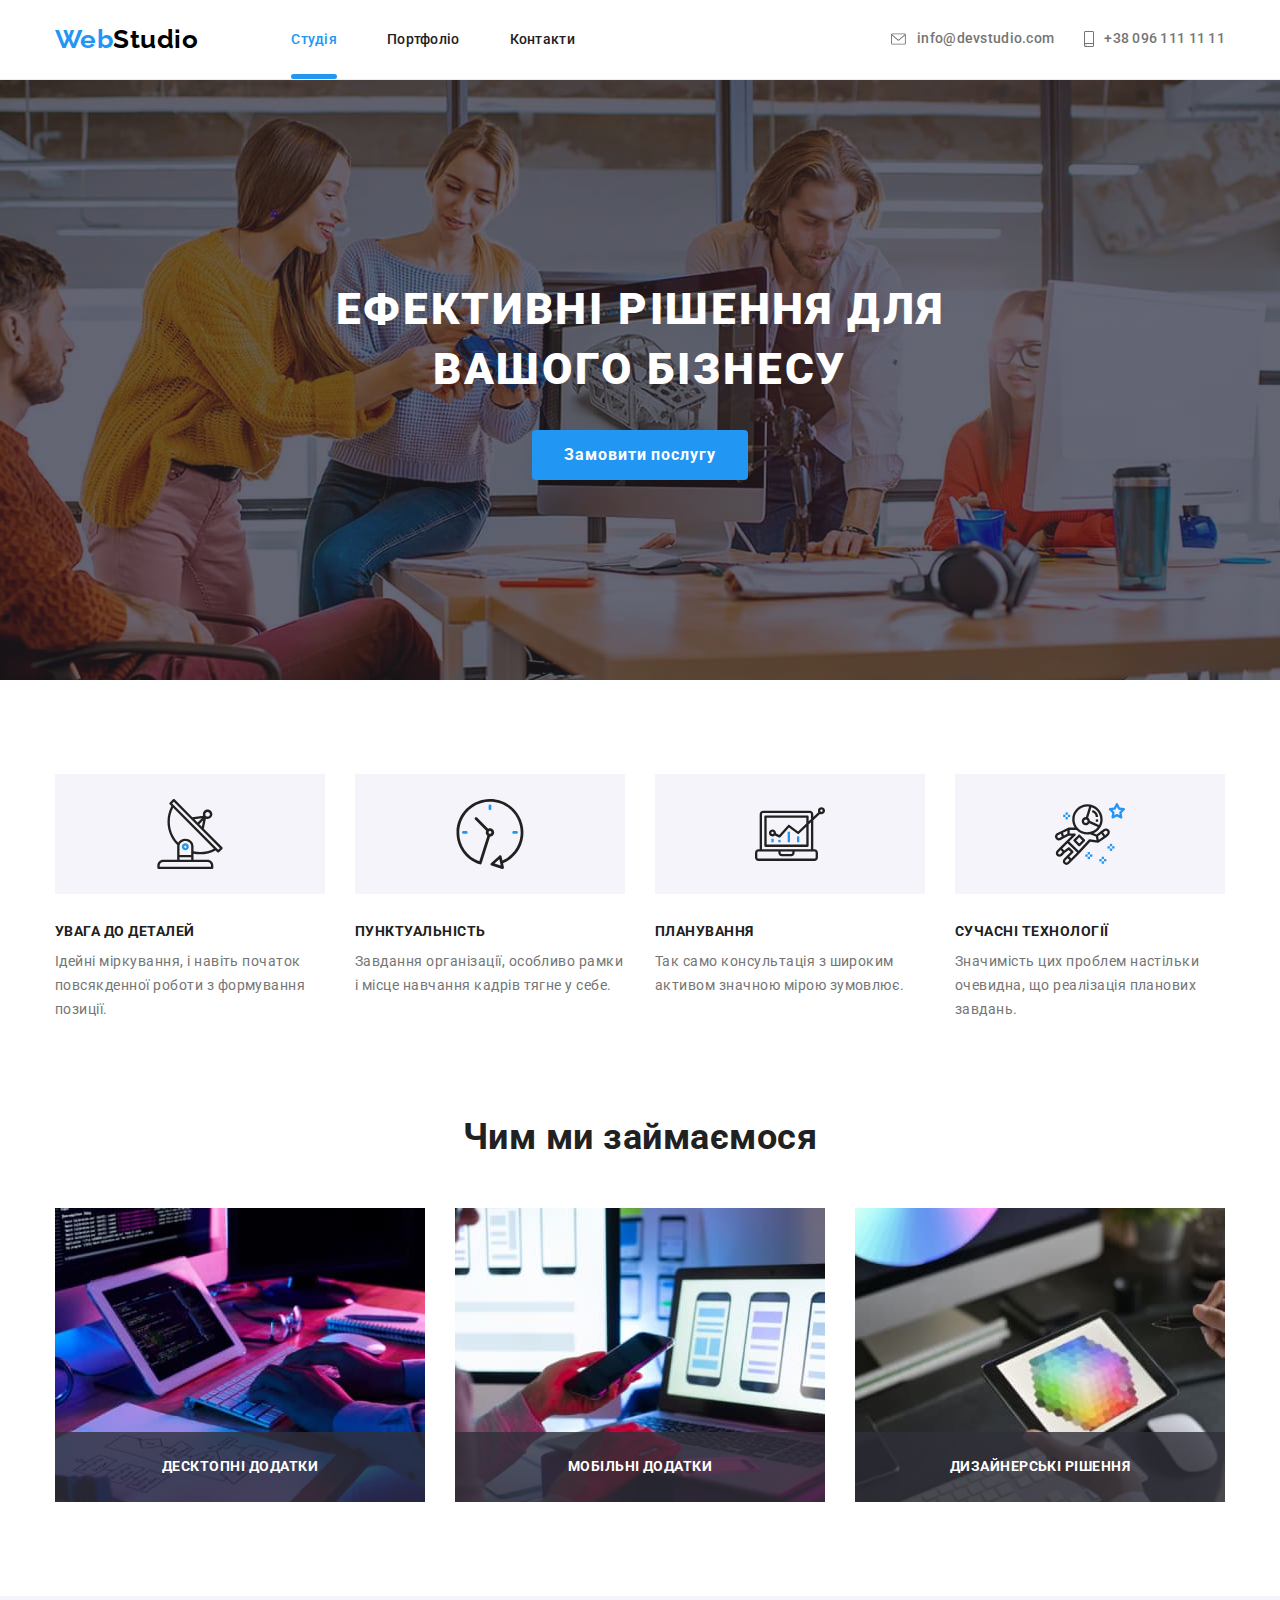
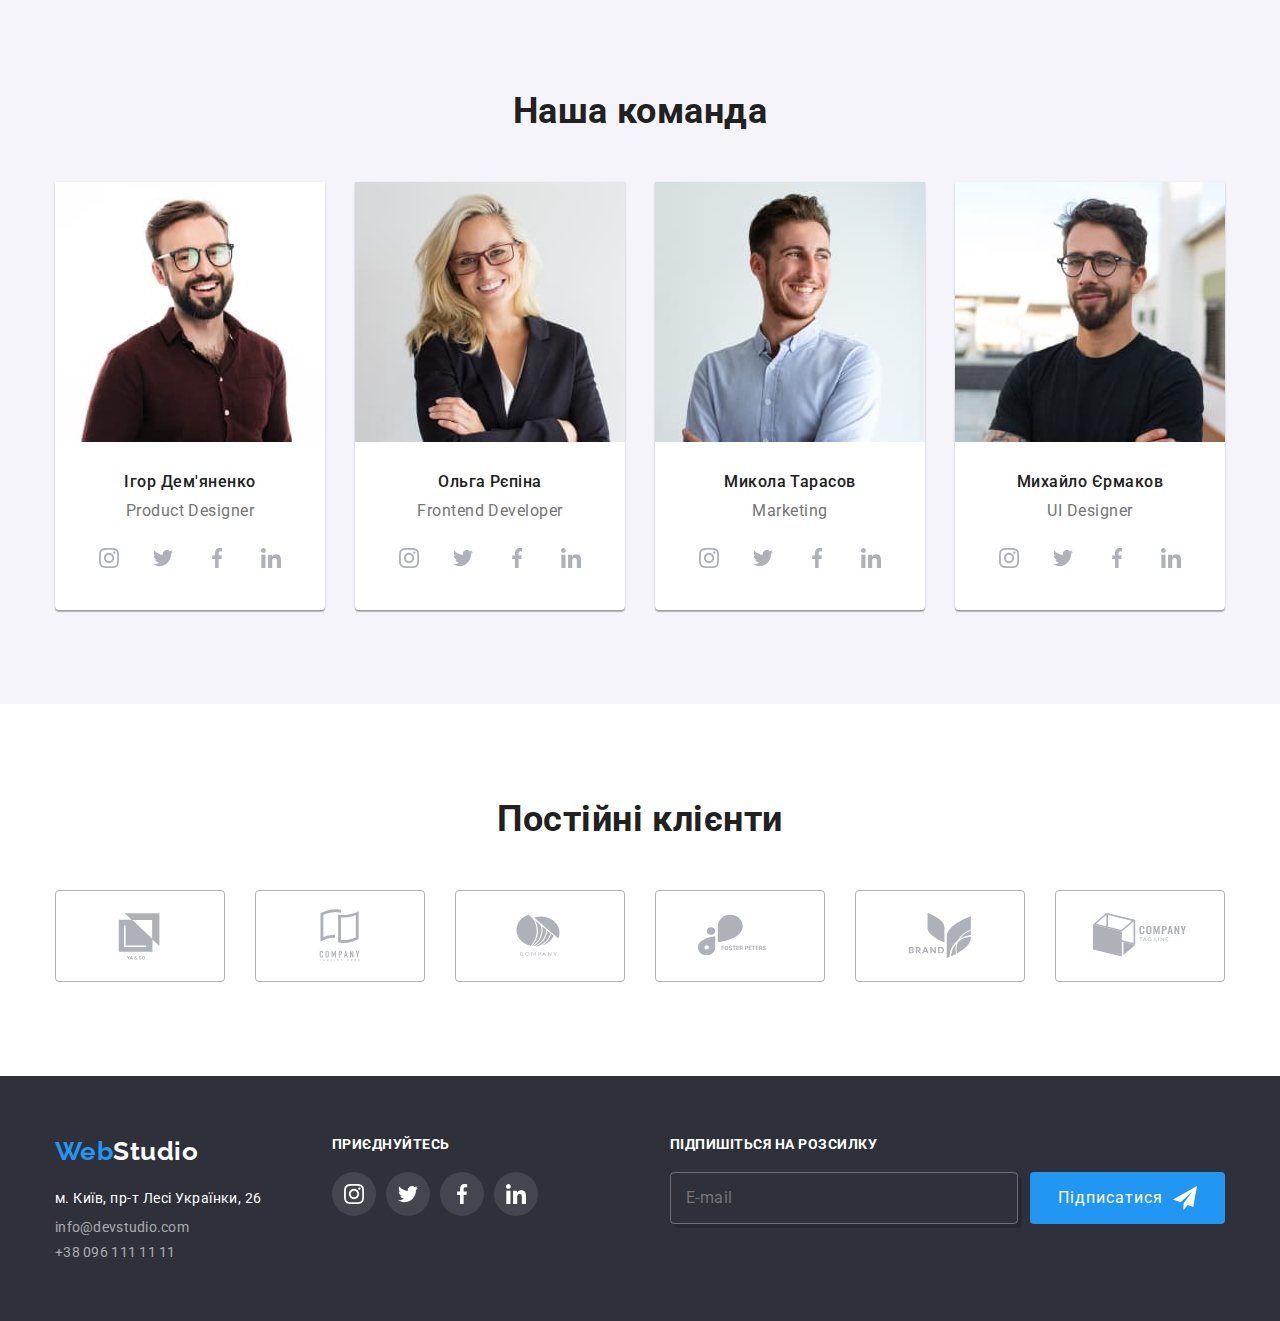
==== index.html @ 5c072ac0 "made all for 6 homework" ====
<!DOCTYPE html>
<html lang="uk">
  <head>
    <meta charset="UTF-8" />
    <meta http-equiv="X-UA-Compatible" content="IE=edge" />
    <meta name="viewport" content="width=device-width, initial-scale=1.0" />
    <title>Веб-студія</title>
    <link
      href="https://fonts.googleapis.com/css2?family=Raleway:wght@700&family=Roboto:wght@400;500;700;900&display=swap"
      rel="stylesheet"
    />
    <link
      rel="stylesheet"
      href="https://cdnjs.cloudflare.com/ajax/libs/modern-normalize/1.0.0/modern-normalize.min.css"
    />
    <link rel="stylesheet" href="./styles/styles.css" />
  </head>
  <body>
    <header class="logo-top">
      <div class="container flex">
        <a href="./index.html" class="logo-all">
          <span class="logo-first">Web</span
          ><span class="logo-second">Studio</span></a
        >
        <nav class="nav-list">
          <ul class="resed flex">
            <li><a href="./index.html" class="nav active">Студія</a></li>
            <li><a href="./portfolio.html" class="nav">Портфоліо</a></li>
            <li><a href="" class="nav">Контакти</a></li>
          </ul>
        </nav>
        <ul class="resed flex contact-list">
          <li>
            <a href="mailto:info@devstudio.com" class="mail contact"
              ><svg width="16" height="12" class="contact-icon">
                <use href="./images/svg/icons.svg.svg#icon-e-mail"></use>
              </svg>
              info@devstudio.com</a
            >
          </li>

          <li>
            <a href="tel:+380961111111" class="tel contact"
              ><svg width="10" height="16" class="contact-icon">
                <use href="./images/svg/icons.svg.svg#icon-phone"></use>
              </svg>
              +38 096 111 11 11</a
            >
          </li>
        </ul>
      </div>
    </header>
    <main>
      <section class="hero">
        <!-- <div class="container hero-box"> -->
        <h1 class="hero-title">Ефективні рішення для вашого бізнесу</h1>
        <button type="button" class="button modal-open" data-modal-open>
          Замовити послугу
        </button>
        <div class="backdrop is-hidden" data-modal>
          <div class="modal">
            <button type="button" class="modal-btn" data-modal-close>
              <svg width="30" height="30">
                <use href="./images/svg/icons.svg.svg#close"></use>
              </svg>
            </button>
            <form action="" class="modal-form">
              <h3 class="modal-title">
                Залиште свої дані, ми вам передзвонимо
              </h3>
              <ul class="resed">
                <li class="modal-card">
                  <label for="name" class="modal-item">Ім'я</label>
                  <div class="input-place">
                    <input type="text" id="name" name="name" class="modal-input" />
                    <svg width="18" height="18" class="input-icon"><use href="./images/svg/icons.svg.svg#person"></use></svg>
                  </div>
                </li>
                <li class="modal-card">
                  <label for="tel" class="modal-item">Телефон</label>
                  <div class="input-place">
                    <input type="tel" id="tel" name="telephone" class="modal-input" />
                    <svg width="18" height="18" class="input-icon">
                      <use href="./images/svg/icons.svg.svg#black-phone"></use>
                    </svg>
                  </div>
                  
                </li>
                <li class="modal-card">
                  <label for="email" class="modal-item">Пошта</label>
                  <div class="input-place">
                    <input type="email" id="email" name="e-mail" class="modal-input" />
                    <svg width="18" height="18" class="input-icon">
                      <use href="./images/svg/icons.svg.svg#black-email"></use>
                    </svg>
                  </div>
                  
                </li>
                <li class="modal-card">
                  <label for="coment" class="modal-item">Коментар</label>
                  <textarea type="text" id="coment" name="coment" rows="4" class="modal-input" placeholder="Введіть текст"></textarea>
                </li>
              </ul>
              <div class="flex">
                
                <input id="policy" name="policy" type="checkbox" class="checkbox" />
                <div class="check-icon"></div>
                <label for="policy" class="policy"
                  >Погоджуюся з розсилкою та приймаю
                  <a href="">Умови договору</a>
                </label>
              </div>

              <button type="submit" class="form-modal-btn">Відправити</button>
            </form>
          </div>
        </div>
        <!-- </div> -->
      </section>
      <section class="skils">
        <h2 class="title-none">наші переваги</h2>
        <!--Заголовок треба приховати в css-->
        <div class="container">
          <ul class="resed flex">
            <li>
              <div class="flex">
                <svg class="skils-icon" width="70" height="70">
                  <use href="./images/svg/icons.svg.svg#icon-antenna"></use>
                </svg>
              </div>

              <h3 class="skils-title">УВАГА ДО ДЕТАЛЕЙ</h3>
              <p class="skils-text">
                Ідейні міркування, і навіть початок повсякденної роботи з
                формування позиції.
              </p>
            </li>
            <li>
              <div class="flex">
                <svg class="skils-icon" width="70" height="70">
                  <use href="./images/svg/icons.svg.svg#icon-clock"></use>
                </svg>
              </div>

              <h3 class="skils-title">ПУНКТУАЛЬНІСТЬ</h3>
              <p class="skils-text">
                Завдання організації, особливо рамки і місце навчання кадрів
                тягне у себе.
              </p>
            </li>
            <li>
              <div class="flex">
                <svg class="skils-icon" width="70" height="70">
                  <use href="./images/svg/icons.svg.svg#icon-diagram"></use>
                </svg>
              </div>

              <h3 class="skils-title">ПЛАНУВАННЯ</h3>
              <p class="skils-text">
                Так само консультація з широким активом значною мірою зумовлює.
              </p>
            </li>
            <li>
              <div class="flex">
                <svg class="skils-icon" width="70" height="70">
                  <use href="./images/svg/icons.svg.svg#icon-astronaut"></use>
                </svg>
              </div>

              <h3 class="skils-title">СУЧАСНІ ТЕХНОЛОГІЇ</h3>
              <p class="skils-text">
                Значимість цих проблем настільки очевидна, що реалізація
                планових завдань.
              </p>
            </li>
          </ul>
        </div>
      </section>
      <section class="work">
        <div class="container">
          <h2 class="title">Чим ми займаємося</h2>
          <ul class="resed flex">
            <li>
              <div class="work-card">
                <img
                  src="./images/formatjpg/os21.jpg"
                  alt="створення сайту"
                  width="370"
                />
                <h3 class="work-class">Десктопні додатки</h3>
              </div>
            </li>
            <li>
              <div class="work-card">
                <img
                  src="./images/formatjpg/os22.jpg"
                  alt="програмне забезпечення"
                  width="370"
                />
                <h3 class="work-class">Мобільні додатки</h3>
              </div>
            </li>
            <li>
              <div class="work-card">
                <img
                  src="./images/formatjpg/os23.jpg"
                  alt="розробка дизайну"
                  width="370"
                />
                <h3 class="work-class">Дизайнерські рішення</h3>
              </div>
            </li>
          </ul>
        </div>
      </section>
      <section class="team">
        <div class="container">
          <h2 class="title">Наша команда</h2>
          <ul class="resed flex">
            <li class="team-card">
              <img
                src="./images/formatjpg/team/team1.jpg"
                alt="Ігор Дем'яненко"
                width="270"
              />
              <div class="team-list">
                <h3 class="team-name">Ігор Дем'яненко</h3>
                <p class="team-prof">Product Designer</p>
                <ul class="resed flex">
                  <li class="icon-team">
                    <a href="" class="icon-link"
                      ><svg width="20" height="20">
                        <use href="./images/svg/icons.svg.svg#icon-insta"></use>
                      </svg>
                    </a>
                  </li>
                  <li class="icon-team">
                    <a href="" class="icon-link"
                      ><svg width="20" height="20">
                        <use
                          href="./images/svg/icons.svg.svg#icon-twitter"
                        ></use>
                      </svg>
                    </a>
                  </li>
                  <li class="icon-team">
                    <a href="" class="icon-link"
                      ><svg width="20" height="20">
                        <use
                          href="./images/svg/icons.svg.svg#icon-facebook"
                        ></use>
                      </svg>
                    </a>
                  </li>
                  <li class="icon-team">
                    <a href="" class="icon-link"
                      ><svg width="20" height="20">
                        <use
                          href="./images/svg/icons.svg.svg#icon-linkedin"
                        ></use>
                      </svg>
                    </a>
                  </li>
                </ul>
              </div>
            </li>
            <li class="team-card">
              <img
                src="./images/formatjpg/team/team2.jpg"
                alt="Ольга Рєпіна"
                width="270"
              />
              <div class="team-list">
                <h3 class="team-name">Ольга Рєпіна</h3>
                <p class="team-prof">Frontend Developer</p>
                <ul class="resed flex">
                  <li class="icon-team">
                    <a href="" class="icon-link"
                      ><svg width="20" height="20">
                        <use href="./images/svg/icons.svg.svg#icon-insta"></use>
                      </svg>
                    </a>
                  </li>
                  <li class="icon-team">
                    <a href="" class="icon-link"
                      ><svg width="20" height="20">
                        <use
                          href="./images/svg/icons.svg.svg#icon-twitter"
                        ></use>
                      </svg>
                    </a>
                  </li>
                  <li class="icon-team">
                    <a href="" class="icon-link"
                      ><svg width="20" height="20">
                        <use
                          href="./images/svg/icons.svg.svg#icon-facebook"
                        ></use>
                      </svg>
                    </a>
                  </li>
                  <li class="icon-team">
                    <a href="" class="icon-link"
                      ><svg width="20" height="20">
                        <use
                          href="./images/svg/icons.svg.svg#icon-linkedin"
                        ></use>
                      </svg>
                    </a>
                  </li>
                </ul>
              </div>
            </li>
            <li class="team-card">
              <img
                src="./images/formatjpg/team/team3.jpg"
                alt="Микола Тарасов"
                width="270"
              />
              <div class="team-list">
                <h3 class="team-name">Микола Тарасов</h3>
                <p class="team-prof">Marketing</p>
                <ul class="resed flex">
                  <li class="icon-team">
                    <a href="" class="icon-link"
                      ><svg width="20" height="20">
                        <use href="./images/svg/icons.svg.svg#icon-insta"></use>
                      </svg>
                    </a>
                  </li>
                  <li class="icon-team">
                    <a href="" class="icon-link"
                      ><svg width="20" height="20">
                        <use
                          href="./images/svg/icons.svg.svg#icon-twitter"
                        ></use>
                      </svg>
                    </a>
                  </li>
                  <li class="icon-team">
                    <a href="" class="icon-link"
                      ><svg width="20" height="20">
                        <use
                          href="./images/svg/icons.svg.svg#icon-facebook"
                        ></use>
                      </svg>
                    </a>
                  </li>
                  <li class="icon-team">
                    <a href="" class="icon-link"
                      ><svg width="20" height="20">
                        <use
                          href="./images/svg/icons.svg.svg#icon-linkedin"
                        ></use>
                      </svg>
                    </a>
                  </li>
                </ul>
              </div>
            </li>
            <li class="team-card">
              <img
                src="./images/formatjpg/team/team4.jpg"
                alt="Михайло Єрмаков"
                width="270"
              />
              <div class="team-list">
                <h3 class="team-name">Михайло Єрмаков</h3>
                <p class="team-prof">UI Designer</p>
                <ul class="resed flex">
                  <li class="icon-team">
                    <a href="" class="icon-link"
                      ><svg width="20" height="20">
                        <use href="./images/svg/icons.svg.svg#icon-insta"></use>
                      </svg>
                    </a>
                  </li>
                  <li class="icon-team">
                    <a href="" class="icon-link"
                      ><svg width="20" height="20">
                        <use
                          href="./images/svg/icons.svg.svg#icon-twitter"
                        ></use>
                      </svg>
                    </a>
                  </li>
                  <li class="icon-team">
                    <a href="" class="icon-link"
                      ><svg width="20" height="20">
                        <use
                          href="./images/svg/icons.svg.svg#icon-facebook"
                        ></use>
                      </svg>
                    </a>
                  </li>
                  <li class="icon-team">
                    <a href="" class="icon-link"
                      ><svg width="20" height="20">
                        <use
                          href="./images/svg/icons.svg.svg#icon-linkedin"
                        ></use>
                      </svg>
                    </a>
                  </li>
                </ul>
              </div>
            </li>
          </ul>
        </div>
      </section>
      <section class="client">
        <div class="container">
          <h2 class="title">Постійні клієнти</h2>
          <ul class="resed flex">
            <li>
              <a href="" class="icon-client">
                <svg width="106" height="60" class="icon-logo">
                  <use href="./images/svg/icons.svg.svg#icon-logo"></use>
                </svg>
              </a>
            </li>
            <li>
              <a href="" class="icon-client"
                ><svg width="106" height="60">
                  <use href="./images/svg/icons.svg.svg#icon-logo-1"></use>
                </svg>
              </a>
            </li>
            <li>
              <a href="" class="icon-client"
                ><svg width="106" height="60">
                  <use href="./images/svg/icons.svg.svg#icon-logo-2"></use>
                </svg>
              </a>
            </li>
            <li>
              <a href="" class="icon-client"
                ><svg width="106" height="60">
                  <use href="./images/svg/icons.svg.svg#icon-logo-3"></use>
                </svg>
              </a>
            </li>
            <li>
              <a href="" class="icon-client"
                ><svg width="106" height="60">
                  <use href="./images/svg/icons.svg.svg#icon-logo-4"></use>
                </svg>
              </a>
            </li>
            <li>
              <a href="" class="icon-client"
                ><svg width="106" height="60">
                  <use href="./images/svg/icons.svg.svg#icon-logo-5"></use>
                </svg>
              </a>
            </li>
          </ul>
        </div>
      </section>
    </main>
    <footer class="logo-bot">
      <div class="container">
        <div class="footer-contact">
          <a href="/">
            <span class="logo-first">Web</span
            ><span class="logo-second white">Studio</span></a
          >
          <address class="bot-address">
            <ul class="resed">
              <li>
                <a
                  href="https://www.google.com/maps/place/%D0%B1%D1%83%D0%BB%D1%8C%D0%B2%D0%B0%D1%80+%D0%9B%D0%B5%D1%81%D1%96+%D0%A3%D0%BA%D1%80%D0%B0%D1%97%D0%BD%D0%BA%D0%B8,+26,+%D0%9A%D0%B8%D1%97%D0%B2,+%D0%A3%D0%BA%D1%80%D0%B0%D1%97%D0%BD%D0%B0,+02000/@50.4265841,30.5361971,17z/data=!3m1!4b1!4m5!3m4!1s0x40d4cf0e033ecbe9:0x57a4dffefec77da0!8m2!3d50.4265807!4d30.5383858?hl=uk"
                  target="_blank"
                  rel="noopener noreferrer"
                  class="addres"
                  >м. Київ, пр-т Лесі Українки, 26</a
                >
              </li>

              <li>
                <a href="mailto:info@devstudio.com" class="bot-contact contact"
                  >info@devstudio.com</a
                >
              </li>
              <li>
                <a href="tel:+380961111111" class="bot-contact contact"
                  >+38 096 111 11 11</a
                >
              </li>
            </ul>
          </address>
        </div>
        <div class="social-icon">
          <h3 class="icon-title">приєднуйтесь</h3>
          <ul class="resed flex">
            <li class="icon-team">
              <a href="" class="icon-link"
                ><svg width="20" height="20">
                  <use
                    href="./images/svg/icons.svg.svg#icon-insta"
                    width="20"
                    height="20"
                  ></use>
                </svg>
              </a>
            </li>
            <li class="icon-team">
              <a href="" class="icon-link"
                ><svg width="20" height="20">
                  <use href="./images/svg/icons.svg.svg#icon-twitter"></use>
                </svg>
              </a>
            </li>
            <li class="icon-team">
              <a href="" class="icon-link"
                ><svg width="20" height="20">
                  <use href="./images/svg/icons.svg.svg#icon-facebook"></use>
                </svg>
              </a>
            </li>
            <li class="icon-team">
              <a href="" class="icon-link"
                ><svg width="20" height="20">
                  <use href="./images/svg/icons.svg.svg#icon-linkedin"></use>
                </svg>
              </a>
            </li>
          </ul>
        </div>
        <div class="form-footer">
          <h3 class="icon-title">Підпишіться на розсилку</h3>
          <form name="email" class="form-list" autocomplete="on">
            <label class=""><input type="email" id="email" name="e-mail" placeholder="E-mail" class="form-input"/></label>
            <button type="submit" class="form-btn">
              Підписатися
              <svg width="24" height="24" class="form-btn-icon">
                <use href="./images/svg/icons.svg.svg#send"></use>
              </svg>
            </button>
          </form>
        </div>
      </div>
    </footer>
    <script src="./js/modal.js"></script>
  </body>
</html>
---- styles/styles.css ----
:root {
  --first-text-color: #212121;
  --second--text-color: #757575;
  --accent-color: #2196f3;
  --button-color: #ffffff;
  --white-text-color: #ffffff;
  --first-bgr-color: #f5f4fa;
  --second-bgr-color: #2f303a;
  --all-bgr-color: #ffffff;

  --timing-function: cubic-bezier(0.4, 0, 0.2, 1);
}

body {
  background-color: var(--all-bgr-color);
  color: var(--first-text-color);
  font-family: "Roboto", sans-serif;
  letter-spacing: 0.03em;
}

/* --скидаємо точки в списках і відступи-- */
.resed {
  list-style-type: none;
  margin: 0;
  padding: 0;
}
/* прибираємо підкреслення */
a {
  text-decoration: none;
}

/* прибираємо марджини низ верх */

h1,
h2,
h3,
p {
  margin-top: 0;
  margin-bottom: 0;
}

/* контейнер основні */
.container {
  width: 1200px;
  margin-left: auto;
  margin-right: auto;
  padding: 0 15px;
  /* padding-bottom: 94px; */
}
/* ховаємо заголовок */
.title-none {
  position: absolute;
  width: 1px;
  height: 1px;
  margin: -1px;
  border: 0;
  padding: 0;

  white-space: nowrap;
  clip-path: inset(100%);
  clip: rect(0 0 0 0);
  overflow: hidden;
}

/* .visually-hidden {
  position: absolute;
  width: 1px;
  height: 1px;
  margin: -1px;
  border: 0;
  padding: 0;

  white-space: nowrap;
  clip-path: inset(100%);
  clip: rect(0 0 0 0);
  overflow: hidden;
} */

.flex {
  display: flex;
  align-items: center;
  justify-content: space-between;
}

/* хедер */
.logo-all {
  display: inline-block;
  margin-right: 93px;
}
.logo-top > .flex {
  justify-content: flex-start;
}

.logo-first {
  color: var(--accent-color);
}
.logo-second {
  color: #000;
}
.logo-first,
.logo-second {
  font-family: "Raleway";
  font-weight: 700;
  font-size: 26px;
  line-height: 1.19;
}

.logo-top {
  padding-bottom: 24px;
  padding-top: 24px;
  border-bottom: 1px solid rgba(236, 236, 236, 1);
}

/* навігація */
.nav {
  color: var(--first-text-color);
  font-weight: 500;
  font-size: 14px;
  line-height: 1.14;
  letter-spacing: 0.02em;
}

.nav:hover,
.nav:focus {
  color: var(--accent-color);

  transition: color 250ms var(--timing-function);
}

.nav-list > .flex {
  gap: 50px;
}

.active {
  position: relative;

  color: var(--accent-color);
}

.active::after {
  content: " ";

  position: absolute;
  bottom: -32px;

  display: block;
  width: 100%;
  height: 5px;
  border-radius: 4px;
  background-color: var(--accent-color);
}

.contact-list {
  margin-left: auto;
}

.contact-list {
  gap: 30px;
}

.contact {
  display: flex;
  align-items: center;

  color: var(--second--text-color);
  font-weight: 500;
  font-size: 14px;
  line-height: 1.14;
  letter-spacing: 0.02em;
}
.contact-icon {
  fill: currentColor;
  margin-right: 10px;
}
.contact:hover,
.contact:focus,
.addres:hover,
.addres:focus {
  color: var(--accent-color);

  transition: color 250ms var(--timing-function);
}

/* main головна */
.hero {
  background-image: linear-gradient(
      rgba(47, 48, 58, 0.4),
      rgba(47, 48, 58, 0.4)
    ),
    url("../images/hero.jpg");
  background-repeat: no-repeat;
  background-position: center;
  background-size: 1600px;

  background-color: var(--second-bgr-color);
  color: var(--white-text-color);

  text-align: center;

  margin-left: auto;
  margin-right: auto;
  min-height: 600px;
  padding-top: 200px;
  padding-bottom: 200px;
}

.hero-title {
  margin-bottom: 30px;
  max-width: 700px;
  margin-left: auto;
  margin-right: auto;

  font-weight: 900;
  font-size: 44px;
  line-height: 1.36;
  letter-spacing: 0.06em;
  text-transform: uppercase;
}

/* -------modal------------------------------------------------------------ */

.backdrop {
  position: fixed;
  top: 0;
  left: 0;
  width: 100%;
  height: 100%;
  background-color: rgba(0, 0, 0, 0.2);
  z-index: 2;

  display: flex;
  align-items: center;
  justify-content: center;

  transform: scale(1);

  transition: opacity 500ms var(--timing-function) 250ms,
    transform 500ms var(--timing-function) 50ms,
    visibility 500ms var(--timing-function);
}

.backdrop.is-hidden {
  visibility: hidden;
  opacity: 0;
  transform: scale(0.2);
  pointer-events: none;
}

.modal {
position: relative;

  width: 528px;
  height: 581px;
  background-color: #ffffff;
  padding: 40px;

  color: var(--second--text-color);
}
.modal-btn {
position: absolute;
right: 8px;
top: 8px;


  display: flex;
  justify-content: center;
  align-items: center;
  padding: 0;

  cursor: pointer;

  background-color: inherit;
  border: 1px solid rgba(0, 0, 0, 0.1);
  border-radius: 50%;
}

.modal-btn:hover, .modal-btn:focus {
  fill: var(--accent-color);
  transition: fill 250ms var(--timing-function);
}

.modal-title{
  margin-bottom: 12px;
    font-size: 20px;
    line-height: 1.15;
  
    color: var(--first-text-color);
}

.modal-form {
  text-align: center;

}

.modal-form ul {
  margin-bottom: 20px;
  text-align: start;
}

.modal-form a {
  color: var(--accent-color);
  text-decoration: underline;
}
.modal-form>div {
  margin-bottom: 30px;
}
.modal-card:not(:last-child){
  margin-bottom: 10px;
}

.modal-item {
  display: block;
  margin-bottom: 4px;

    font-size: 12px;
    line-height: 1.16;
  
    letter-spacing: 0.01em;

}

.modal-input{
  display: block;
  width: 100%;
  min-height: 40px;
  padding-left: 40px;

  color: var(--accent-color);

  border: 1px solid rgba(33, 33, 33, 0.2);
  border-radius: 4px;
    cursor: pointer;

}

.input-place {
  position: relative;
  display: flex;
  
}

.modal-card:focus-within .input-icon {
  fill: var(--accent-color);

}

.modal-card:focus-within .modal-input{
    outline: 1px solid var(--accent-color);
}

.input-icon {
  position: absolute;
top: 25%;
  left: 12px;


  display: flex;
  align-items: center;
  justify-content: center;
  fill: var(--first-text-color);

    transition: fill 250ms var(--timing-function);
}

textarea.modal-input {
  padding: 10px;
  resize: none;
}

.checkbox{
  position: absolute;
    width: 1px;
    height: 1px;
    margin: -1px;
    border: 0;
    padding: 0;
  
    white-space: nowrap;
    clip-path: inset(100%);
    clip: rect(0 0 0 0);
    overflow: hidden;

}

.modal div.flex {
  justify-content: flex-start;
}

.check-icon {
  display: block;
  width: 15px;
  height: 15px;
  margin-right: 8px;
  border: 2px solid var(--first-text-color);
}

.checkbox:checked + .check-icon {
  border: var(--accent-color);
  background-origin: border-box;
  background-color: var(--accent-color);
  background-image: url("../images/svg/check.svg");
  background-size: contain;
  background-repeat: no-repeat;
  background-position: center;
  fill: var(--white-text-color);
}

.policy {
font-size: 14px;
  line-height: 1.71;
}


.form-modal-btn{
  display: flex;
  min-width: 200px;
  min-height: 50px;
  align-items: center;
  justify-content: center;
margin: 0 auto;

  color: var(--white-text-color);
  background: var(--accent-color);
    box-shadow: 0px 4px 4px rgba(0, 0, 0, 0.15);
    border: none;
    border-radius: 4px;
    cursor: pointer;
}

.button {
  min-width: 216px;
  height: 50px;
  cursor: pointer;

  border-radius: 4px;
  border: transparent;

  color: var(--button-color);
  background-color: var(--accent-color);
  font-weight: 700;
  font-size: 16px;
  line-height: 1.88;
  text-align: inherit;
  letter-spacing: 0.06em;
}

/* skils */

.skils .flex {
  align-items: stretch;
  gap: 30px;
}
.skils-title {
  margin-bottom: 10px;

  font-weight: 700;
  font-size: 14px;
  line-height: 1.14;
  text-transform: uppercase;
}
.skils {
  padding-top: 94px;
  padding-bottom: 94px;
}

.skils-text {
  font-size: 14px;
  line-height: 1.71;
  color: var(--second--text-color);
}

.skils div.flex {
  width: 270px;
  height: 120px;
  background-color: var(--first-bgr-color);
  margin-bottom: 30px;
  align-items: center;
  justify-content: center;
}

.title {
  font-weight: 700;
  font-size: 36px;
  line-height: 1.17;
  text-align: center;
  margin-bottom: 50px;
}

/* робота */
.work {
  padding-bottom: 94px;
}
/* 
.work .title {
  margin-bottom: 50px;
} */

.work img {
  display: block;
}

.work-card {
  position: relative;
}

.work-class {
  position: absolute;
  width: 100%;
  bottom: 0;

  font-size: 14px;
  line-height: 1.14;
  text-align: center;
  text-transform: uppercase;

  padding: 27px 0;

  color: var(--white-text-color);
  background-color: rgba(47, 48, 58, 0.8);
}
/* team */
.team {
  background-color: var(--first-bgr-color);
  padding-top: 94px;
  padding-bottom: 94px;
}
/* .team .title {
  margin-bottom: 50px;
} */
.team-card {
  background-color: var(--all-bgr-color);
  box-shadow: 0px 1px 3px rgba(0, 0, 0, 0.12), 0px 1px 1px rgba(0, 0, 0, 0.14),
    0px 2px 1px rgba(0, 0, 0, 0.2);
  border-radius: 0px 0px 4px 4px;
}
.team img {
  display: block;
}
.team-list {
  padding: 30px 10px;
}

.team-list .resed {
  margin-top: 16px;
  justify-content: center;
}

.team-name {
  margin-bottom: 10px;

  font-weight: 500;
  font-size: 16px;
  line-height: 1.19;
  text-align: center;
}
.team-prof {
  color: var(--second--text-color);
  font-size: 16px;
  line-height: 1.19;
  text-align: center;
}
.team-list > .flex {
  gap: 10px;
}

.icon-link {
  width: 44px;
  height: 44px;
  display: flex;
  align-items: center;
  justify-content: center;
  fill: currentColor;
  color: #afb1b8;
  border-radius: 50%;
}

.icon-link:hover,
.icon-link:focus {
  color: var(--white-text-color);
  background-color: var(--accent-color);

  transition: color 250ms var(--timing-function),
    background-color 250ms var(--timing-function) 250ms;
}

/* ----------------клієнти */
.client {
  padding-top: 94px;
  padding-bottom: 94px;
}

.icon-client {
  display: flex;
  align-items: center;
  justify-content: center;
  width: 170px;
  height: 92px;
  color: rgba(175, 177, 184, 1);
  border: 1px solid rgba(175, 177, 184, 1);
  border-radius: 4px;
  fill: currentColor;
}

.icon-client:hover,
.icon-client:focus {
  color: var(--accent-color);
  border: 1px solid var(--accent-color);

  transition: color 250ms var(--timing-function),
    border 250ms var(--timing-function);
}

/* футер */
.logo-bot {
  background-color: var(--second-bgr-color);
  padding-top: 60px;
  padding-bottom: 60px;
}
.logo-bot > .container {
  display: flex;
}
.footer-contact {
  margin-right: 70px;
}
.logo-bot .white {
  color: var(--white-text-color);
}
.bot-address {
  margin-top: 20px;
  font-style: normal;
  font-size: 14px;
  line-height: 1.71;
  /* letter-spacing: 0.03em; */
}
.addres {
  color: var(--white-text-color);
}
.bot-contact {
  margin-top: 9px;
  color: rgba(255, 255, 255, 0.6);
  font-weight: 400;
}

.logo-bot .icon-link {
  color: var(--white-text-color);
}

.icon-title {
  margin-bottom: 20px;

  font-family: "Roboto", sans-serif;
  font-size: 14px;
  line-height: calc(16 / 14);
  text-transform: uppercase;

  color: var(--white-text-color);
}

.social-icon .flex {
  gap: 10px;
}

.logo-bot .icon-team {
  background-color: rgba(255, 255, 255, 10%);
  border-radius: 50%;
}

.form-footer {
  margin-left: auto;
  width: calc(50% - 30px);
}

.form-list {
  display: flex;
  gap: 12px;
  /* align-items: stretch; */
  
}

.form-list label{
  width: 100%;
}

.form-btn {
  display: flex;
  justify-content: center;
  align-items: center;
  gap: 10px;
  padding: 10px 28px;
  cursor: pointer;

  background-color: var(--accent-color);
  color: var(--white-text-color);
  border: none;
  border-radius: 4px;

  font-size: 16px;
  line-height: 1.88;
  letter-spacing: 0.06em;
}

.form-btn-icon{
fill: var(--white-text-color);
}

.form-input {
  width: 100%;
  padding: 15px;

  background-color: inherit;

  font-family: 'Roboto', sans-serif;
    font-size: 16px;
    line-height: 1.25;
    letter-spacing: 0.03em;
  
  color: rgba(255, 255, 255, 0.6);
    border: 1px solid rgba(255, 255, 255, 0.3);
    box-shadow: 4px 4px rgba(0, 0, 0, 0.15);
    border-radius: 4px;
}
.form-input:focus {
  outline:1px solid rgba(255, 255, 255, 0.3) ;
}

/*-------------------------------------------------------------- портфоліо */
/* .container.button-list {
  padding-top: 50px;
  padding-bottom: 25px;
} */

.proj {
  margin-top: 94px;
  margin-bottom: 94px;
}
.button-list {
  margin-bottom: 50px;
  justify-content: center;
}
.button-proj {
  border: transparent;
  border-radius: 4px;
  padding: 6px 22px;

  font-family: "Roboto", sans-serif;
  font-weight: 500;
  font-size: 16px;
  line-height: 1.62;
  text-align: center;
  letter-spacing: 0.03em;
  color: var(--first-text-color);
  cursor: pointer;
}
.button-list > li:not(:last-child) {
  margin-right: 8px;
}

.button-proj:hover,
.button-proj:focus {
  color: var(--button-color);
  background-color: var(--accent-color);
  box-shadow: 0px 2px 2px 0px rgba(0, 0, 0, 0.12),
    0px 1px 2px 0px rgba(0, 0, 0, 0.08), 0px 3px 1px 0px rgba(0, 0, 0, 0.1);

  transition: color 250ms var(--timing-function),
    background-color 250ms var(--timing-function),
    box-shadow 250ms var(--timing-function);
}


/* проекти */
.proj-list .flex {
  flex-wrap: wrap;
  gap: 30px;
}

.proj-link {
  display: block;
  color: inherit;
}

.proj-link:hover,
.proj-link:focus {
  box-shadow: 1px 4px 6px 0px rgba(0, 0, 0, 0.16),
    0px 4px 4px 0px rgba(0, 0, 0, 0.06), 0px 1px 1px 0px rgba(0, 0, 0, 0.12);

  transition: box-shadow 250ms var(--timing-function);
}

.proj-img {
  position: relative;
  overflow: hidden;
}

.proj-text {
  position: absolute;
  width: 100%;
  height: 100%;
  top: 100%;
  opacity: 0;

  display: flex;
  align-items: center;
  padding: 0 24px;

  background-color: rgba(33, 150, 243, 0.9);
  font-size: 18px;
  line-height: 1.56;
  color: var(--white-text-color);

  transition: opcity 250ms var(--timing-function),
    transform 250ms var(--timing-function);
}

/* hover focus */
.proj-link:hover .proj-text,
.proj-link:focus .proj-text {
  transform: translateY(-100%);
  opacity: 1;
}

.proj-list img {
  display: block;
}
.proj-card {
  border: 1px solid rgba(238, 238, 238, 1);
  padding: 20px 24px;
  border-top: none;
}
.proj-name {
  font-weight: 700;
  font-size: 18px;
  line-height: 2;
  letter-spacing: 0.06em;
}

.proj-class {
  color: var(--second--text-color);
  font-size: 16px;
  line-height: 1.88;
  margin-top: 4px;
}


/* @keyframes modal-open {
  0% {
    opacity: 0;
    visibility: visible;
    transform: scale(1);}
    50%{opacity: 1;
      transform: scale(1.5);}
      100% {
        transform: scale(0.5);
      }
    } */
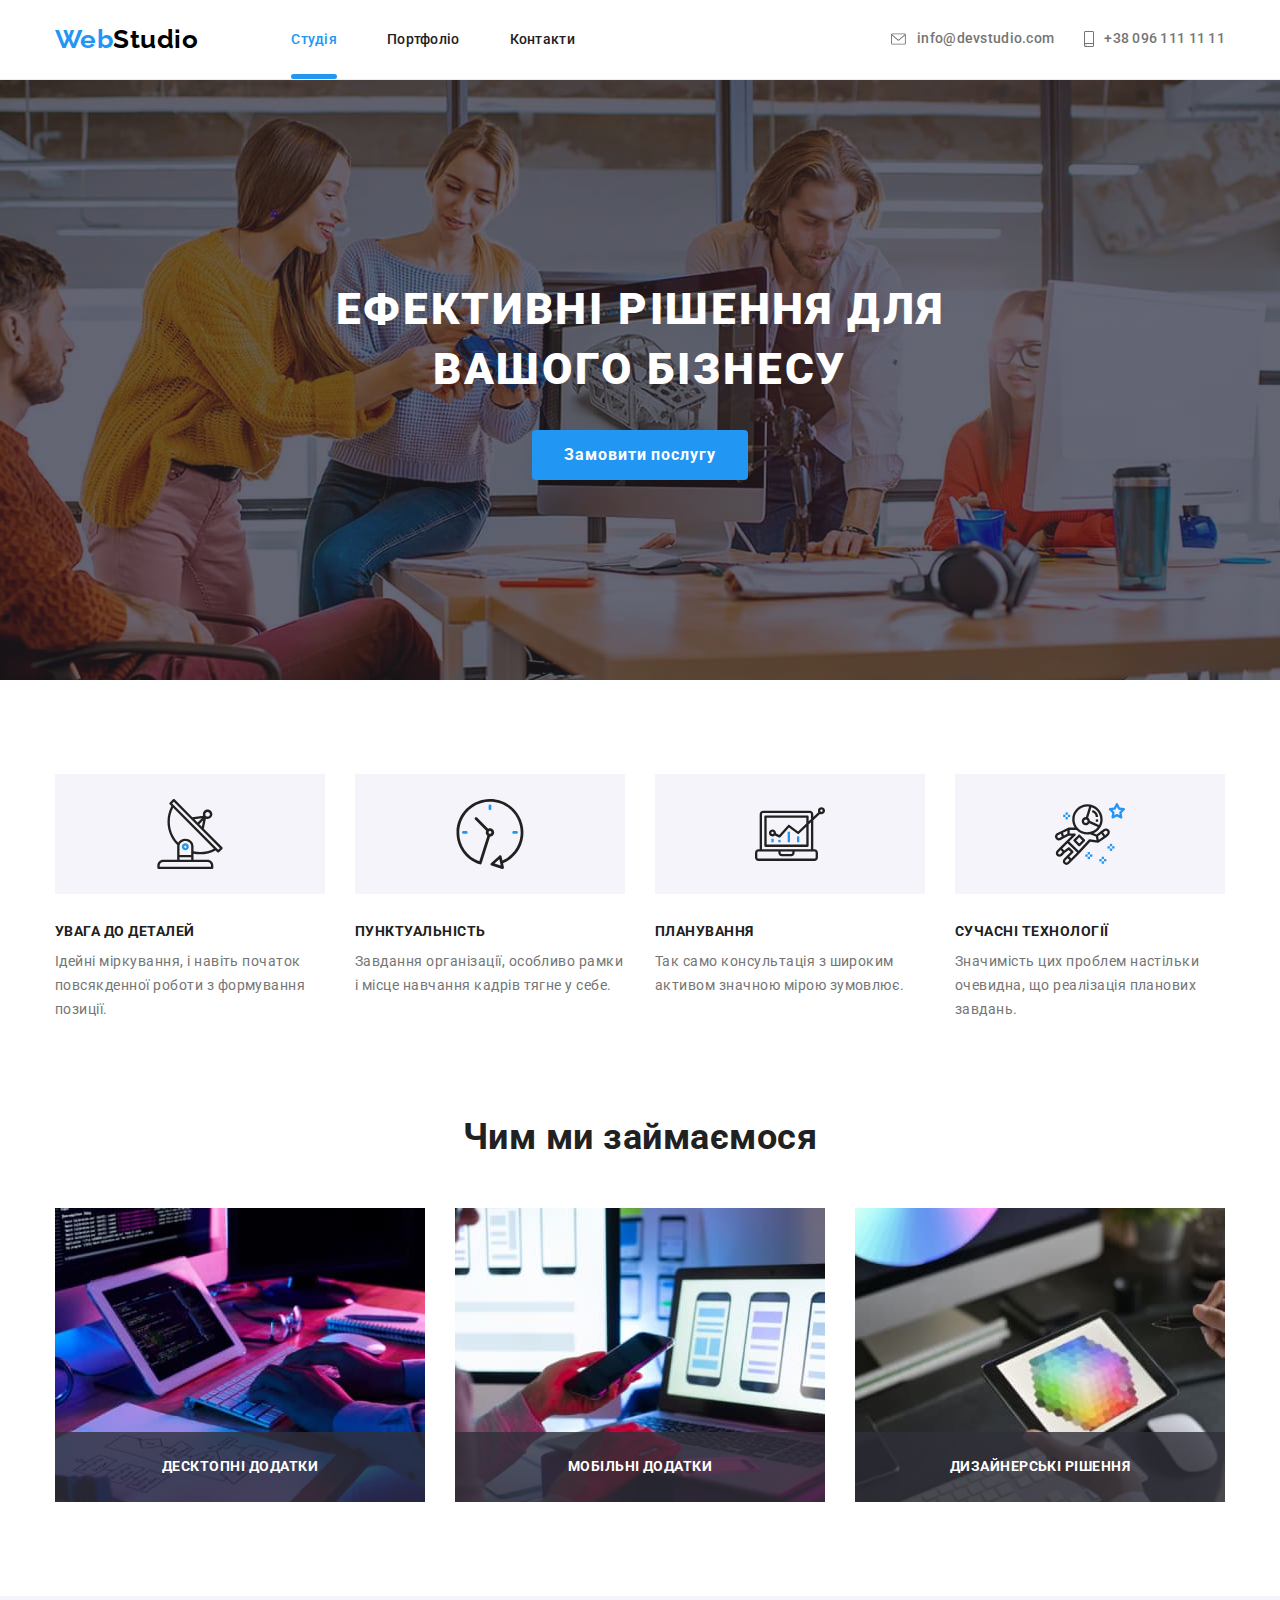
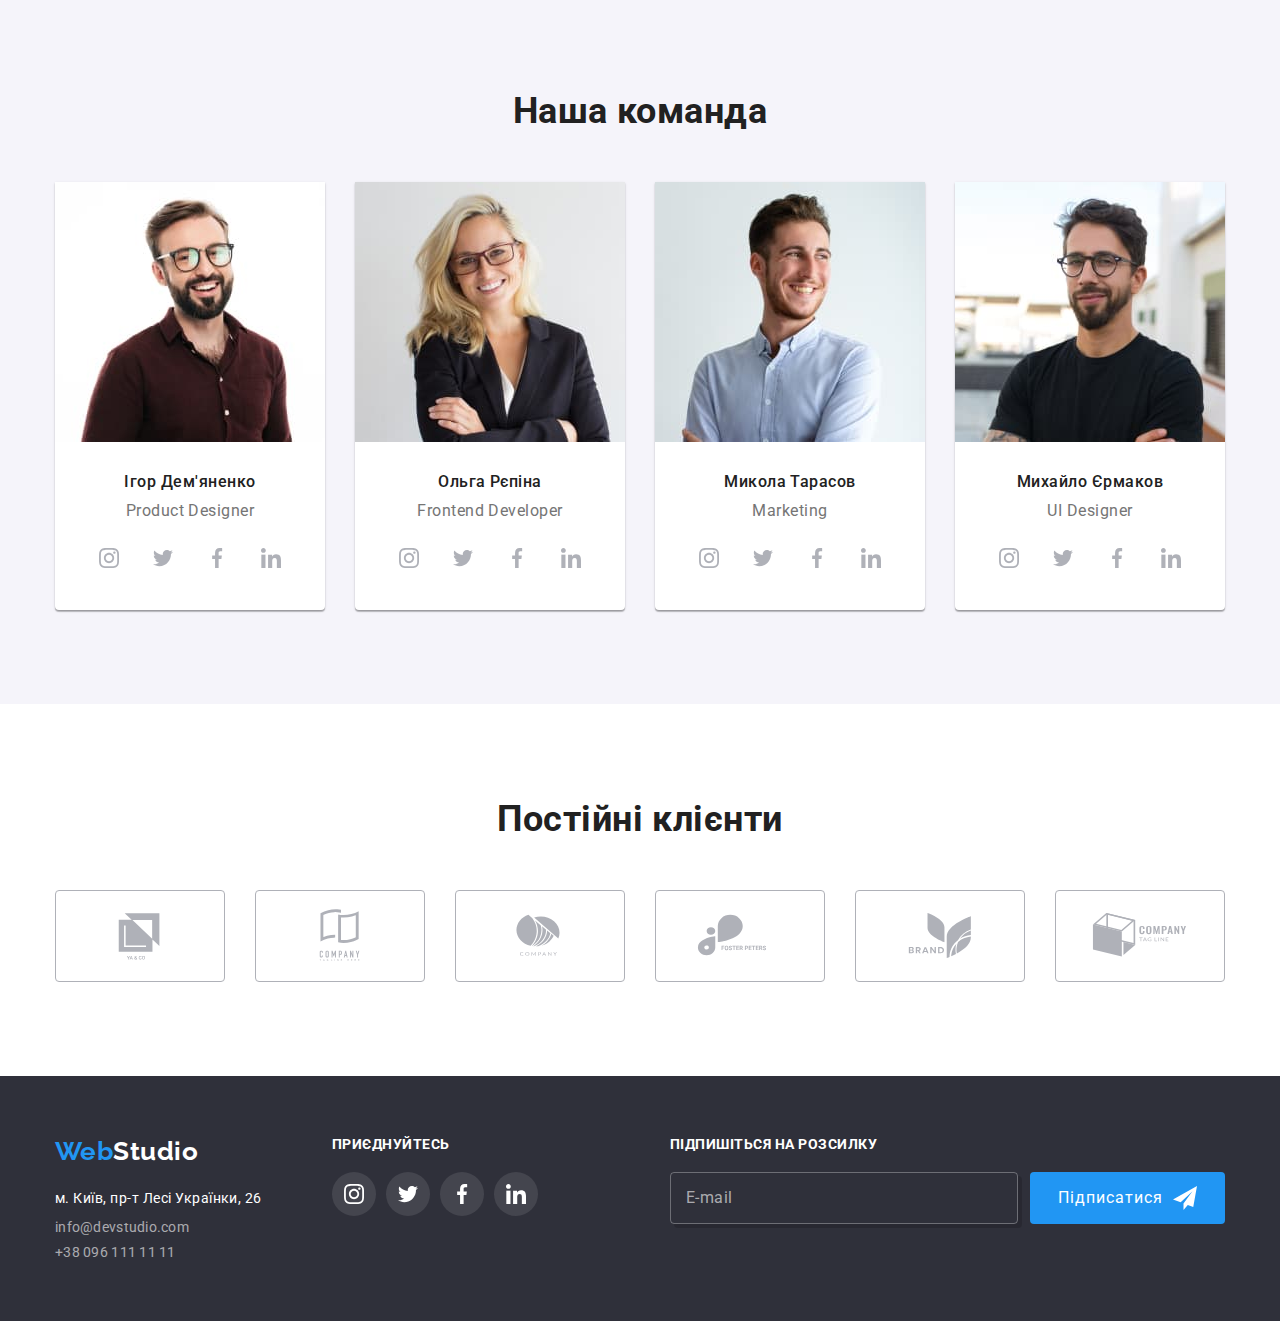
==== commit 4655a4a2: "made style for placeholder" ====
--- a/index.html
+++ b/index.html
@@ -104,9 +104,9 @@
               <div class="flex">
                 
                 <input id="policy" name="policy" type="checkbox" class="checkbox" />
-                <div class="check-icon"></div>
+                
                 <label for="policy" class="policy"
-                  >Погоджуюся з розсилкою та приймаю
+                  ><div class="check-icon"></div>Погоджуюся з розсилкою та приймаю
                   <a href="">Умови договору</a>
                 </label>
               </div>
--- a/styles/styles.css
+++ b/styles/styles.css
@@ -363,8 +363,15 @@
 }
 
 textarea.modal-input {
-  padding: 10px;
+  padding: 15px;
   resize: none;
+}
+textarea::placeholder{
+    font-size: 12px;
+    line-height: 1.16;
+    letter-spacing: 0.01em;
+  
+    color: rgba(117, 117, 117, 0.5);
 }
 
 .checkbox{
@@ -387,14 +394,14 @@
 }
 
 .check-icon {
-  display: block;
+  display: inline-block;
   width: 15px;
   height: 15px;
   margin-right: 8px;
   border: 2px solid var(--first-text-color);
 }
 
-.checkbox:checked + .check-icon {
+.checkbox:checked + .policy>div {
   border: var(--accent-color);
   background-origin: border-box;
   background-color: var(--accent-color);
@@ -701,6 +708,13 @@
 
 .form-btn-icon{
 fill: var(--white-text-color);
+}
+
+.form-input::placeholder {
+    font-size: 16px;
+    line-height: 1.25;
+  
+    color: rgba(255, 255, 255, 0.6);
 }
 
 .form-input {
